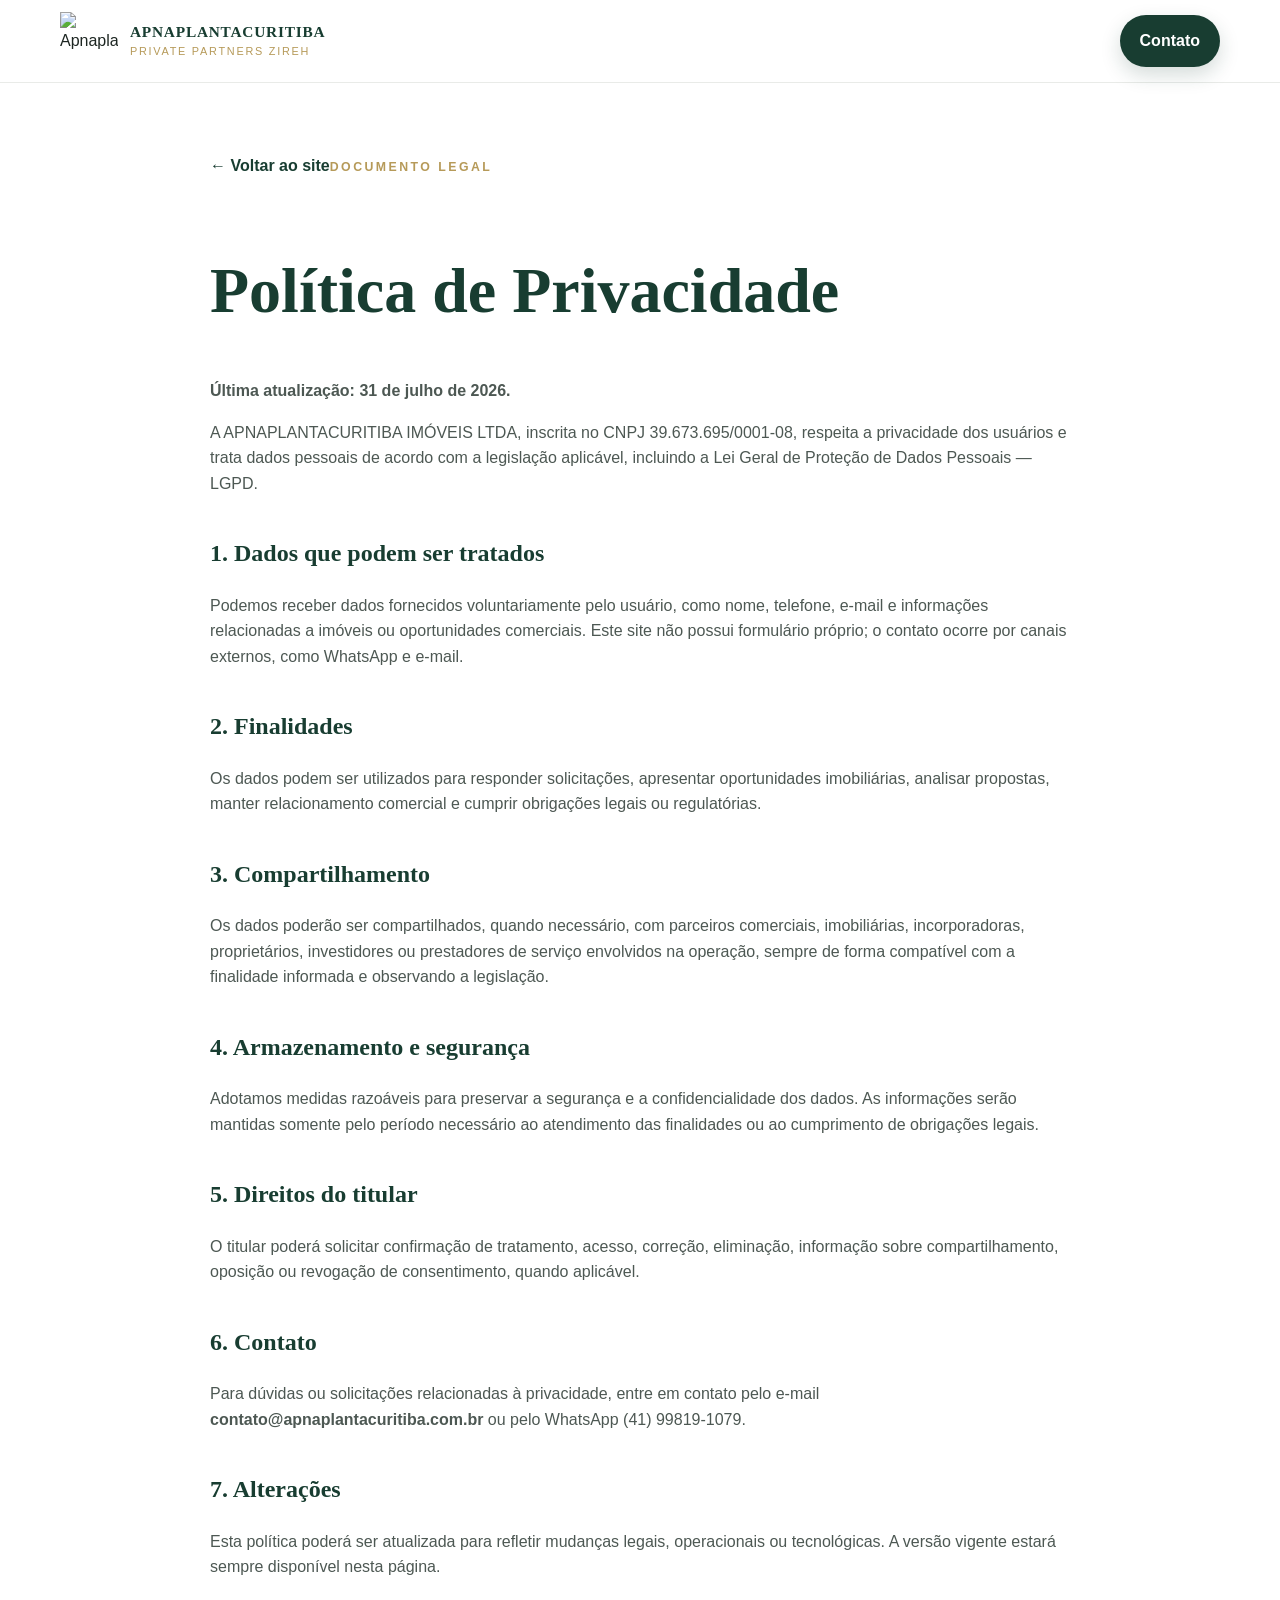
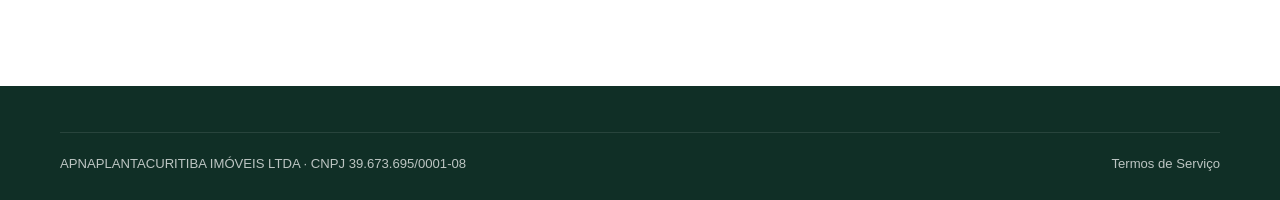
==== politica-de-privacidade.html @ 3d23d5a2 "Add files via upload Primeira versão do site institucional" ====
<!doctype html><html lang="pt-BR"><head><meta charset="utf-8"><meta name="viewport" content="width=device-width,initial-scale=1"><title>Política de Privacidade | Apnaplantacuritiba</title><link rel="stylesheet" href="styles.css"></head><body>
<header class="header"><div class="container nav"><a class="brand" href="index.html"><img src="assets/logo.png" alt="Apnaplantacuritiba"><div class="brand-text"><strong>APNAPLANTACURITIBA</strong><span>Private Partners Zireh</span></div></a><a class="btn" href="index.html#contato">Contato</a></div></header>
<main class="legal-page"><article class="container"><a class="back" href="index.html">← Voltar ao site</a><span class="eyebrow">Documento legal</span><h1>Política de Privacidade</h1><p><strong>Última atualização: 31 de julho de 2026.</strong></p>
<p>A APNAPLANTACURITIBA IMÓVEIS LTDA, inscrita no CNPJ 39.673.695/0001-08, respeita a privacidade dos usuários e trata dados pessoais de acordo com a legislação aplicável, incluindo a Lei Geral de Proteção de Dados Pessoais — LGPD.</p>
<h2>1. Dados que podem ser tratados</h2><p>Podemos receber dados fornecidos voluntariamente pelo usuário, como nome, telefone, e-mail e informações relacionadas a imóveis ou oportunidades comerciais. Este site não possui formulário próprio; o contato ocorre por canais externos, como WhatsApp e e-mail.</p>
<h2>2. Finalidades</h2><p>Os dados podem ser utilizados para responder solicitações, apresentar oportunidades imobiliárias, analisar propostas, manter relacionamento comercial e cumprir obrigações legais ou regulatórias.</p>
<h2>3. Compartilhamento</h2><p>Os dados poderão ser compartilhados, quando necessário, com parceiros comerciais, imobiliárias, incorporadoras, proprietários, investidores ou prestadores de serviço envolvidos na operação, sempre de forma compatível com a finalidade informada e observando a legislação.</p>
<h2>4. Armazenamento e segurança</h2><p>Adotamos medidas razoáveis para preservar a segurança e a confidencialidade dos dados. As informações serão mantidas somente pelo período necessário ao atendimento das finalidades ou ao cumprimento de obrigações legais.</p>
<h2>5. Direitos do titular</h2><p>O titular poderá solicitar confirmação de tratamento, acesso, correção, eliminação, informação sobre compartilhamento, oposição ou revogação de consentimento, quando aplicável.</p>
<h2>6. Contato</h2><p>Para dúvidas ou solicitações relacionadas à privacidade, entre em contato pelo e-mail <a href="mailto:contato@apnaplantacuritiba.com.br"><strong>contato@apnaplantacuritiba.com.br</strong></a> ou pelo WhatsApp (41) 99819-1079.</p>
<h2>7. Alterações</h2><p>Esta política poderá ser atualizada para refletir mudanças legais, operacionais ou tecnológicas. A versão vigente estará sempre disponível nesta página.</p></article></main>
<footer class="footer"><div class="container footer-bottom"><span>APNAPLANTACURITIBA IMÓVEIS LTDA · CNPJ 39.673.695/0001-08</span><span><a href="termos-de-servico.html">Termos de Serviço</a></span></div></footer></body></html>
---- styles.css ----
:root{
  --green:#183d31;
  --green-2:#244f41;
  --gold:#b69a59;
  --cream:#f7f5ef;
  --ink:#1d2622;
  --muted:#69736e;
  --line:#e6e8e4;
  --white:#ffffff;
  --shadow:0 18px 50px rgba(20,54,43,.10);
}
*{box-sizing:border-box}
html{scroll-behavior:smooth}
body{margin:0;font-family:Inter,ui-sans-serif,-apple-system,BlinkMacSystemFont,"Segoe UI",sans-serif;color:var(--ink);background:var(--white);line-height:1.6}
a{color:inherit;text-decoration:none}
img{max-width:100%;display:block}
.container{width:min(1160px,calc(100% - 40px));margin:auto}
.eyebrow{font-size:.77rem;letter-spacing:.2em;text-transform:uppercase;color:var(--gold);font-weight:700}
.header{position:sticky;top:0;z-index:30;background:rgba(255,255,255,.94);backdrop-filter:blur(14px);border-bottom:1px solid rgba(230,232,228,.85)}
.nav{height:82px;display:flex;align-items:center;justify-content:space-between;gap:28px}
.brand{display:flex;align-items:center;gap:12px}
.brand img{width:58px;height:58px;object-fit:contain}
.brand-text{line-height:1.12}
.brand-text strong{display:block;font-family:Georgia,serif;letter-spacing:.05em;color:var(--green);font-size:.96rem}
.brand-text span{font-size:.68rem;letter-spacing:.16em;color:var(--gold);text-transform:uppercase}
.nav-links{display:flex;gap:28px;align-items:center;font-size:.91rem;color:#3f4944}
.nav-links a:hover{color:var(--green)}
.btn{display:inline-flex;align-items:center;justify-content:center;gap:9px;padding:13px 20px;border-radius:999px;background:var(--green);color:white;font-weight:700;box-shadow:0 8px 20px rgba(24,61,49,.18);transition:.2s ease}
.btn:hover{transform:translateY(-1px);background:var(--green-2)}
.btn-outline{background:transparent;border:1px solid rgba(255,255,255,.55);box-shadow:none}
.hero{position:relative;min-height:610px;display:grid;align-items:center;background:url('assets/hero.jpg') center/cover no-repeat;overflow:hidden}
.hero:before{content:"";position:absolute;inset:0;background:linear-gradient(90deg,rgba(18,49,39,.96) 0%,rgba(18,49,39,.80) 40%,rgba(18,49,39,.18) 74%,rgba(18,49,39,.05) 100%)}
.hero-content{position:relative;z-index:1;color:white;padding:90px 0;max-width:670px}
.hero h1{font-family:Georgia,serif;font-size:clamp(2.5rem,5vw,5rem);line-height:1.03;margin:12px 0 22px;font-weight:500}
.hero p{max-width:610px;font-size:1.1rem;color:rgba(255,255,255,.86);margin:0 0 32px}
.hero-actions{display:flex;gap:14px;flex-wrap:wrap}
.hero-note{margin-top:28px;font-size:.8rem;letter-spacing:.06em;color:rgba(255,255,255,.68)}
.section{padding:92px 0}
.section.soft{background:var(--cream)}
.section-head{max-width:760px;margin-bottom:48px}
.section h2{font-family:Georgia,serif;font-size:clamp(2rem,3.5vw,3.45rem);line-height:1.12;color:var(--green);font-weight:500;margin:10px 0 16px}
.section-head p{color:var(--muted);font-size:1.04rem}
.grid-3{display:grid;grid-template-columns:repeat(3,1fr);gap:22px}
.card{background:white;border:1px solid var(--line);border-radius:18px;padding:30px;box-shadow:0 10px 30px rgba(16,42,34,.05)}
.card .num{font-family:Georgia,serif;font-size:2rem;color:var(--gold);margin-bottom:16px}
.card h3{margin:0 0 10px;color:var(--green);font-size:1.05rem}
.card p{margin:0;color:var(--muted);font-size:.94rem}
.about{display:grid;grid-template-columns:1.05fr .95fr;gap:58px;align-items:center}
.about-panel{background:var(--green);color:white;border-radius:24px;padding:48px;box-shadow:var(--shadow);position:relative;overflow:hidden}
.about-panel:after{content:"";position:absolute;width:220px;height:220px;border:1px solid rgba(182,154,89,.35);border-radius:50%;right:-70px;bottom:-90px}
.about-panel h3{font-family:Georgia,serif;font-size:2rem;margin:0 0 18px;font-weight:500}
.about-panel p{color:rgba(255,255,255,.78)}
.checks{display:grid;gap:12px;margin-top:24px}
.check{display:flex;gap:10px;align-items:flex-start}
.check b{color:var(--gold)}
.contact{display:grid;grid-template-columns:1fr 1fr;gap:28px;align-items:stretch}
.contact-box{border-radius:22px;padding:42px;background:var(--green);color:white}
.contact-box h3{font-family:Georgia,serif;font-size:2rem;margin:0 0 12px;font-weight:500}
.contact-box p{color:rgba(255,255,255,.78)}
.contact-list{display:grid;gap:16px;margin-top:26px}
.contact-list a{padding-bottom:12px;border-bottom:1px solid rgba(255,255,255,.16)}
.legal-box{border:1px solid var(--line);border-radius:22px;padding:42px;background:#fff}
.legal-box h3{font-family:Georgia,serif;color:var(--green);font-size:1.8rem;margin-top:0;font-weight:500}
.legal-links{display:grid;gap:12px;margin-top:24px}
.legal-links a{padding:14px 16px;background:var(--cream);border-radius:10px;font-weight:700;color:var(--green)}
.footer{background:#102f26;color:rgba(255,255,255,.72);padding:46px 0 26px}
.footer-grid{display:grid;grid-template-columns:1.5fr 1fr 1fr;gap:32px;padding-bottom:30px}
.footer strong{color:white}.footer small{display:block;color:rgba(255,255,255,.52)}
.footer-bottom{padding-top:20px;border-top:1px solid rgba(255,255,255,.10);display:flex;justify-content:space-between;gap:20px;font-size:.82rem}
.legal-page{padding:70px 0 90px}.legal-page article{max-width:860px;margin:auto}.legal-page h1{font-family:Georgia,serif;color:var(--green);font-size:clamp(2.3rem,5vw,4rem);line-height:1.08}.legal-page h2{font-family:Georgia,serif;color:var(--green);margin-top:38px}.legal-page p,.legal-page li{color:#4d5853}.back{display:inline-block;margin-bottom:24px;color:var(--green);font-weight:700}
.menu-btn{display:none;border:0;background:none;font-size:1.5rem;color:var(--green)}
@media(max-width:860px){
 .nav-links{display:none}.menu-btn{display:block}.hero{min-height:560px;background-position:62% center}.hero:before{background:linear-gradient(90deg,rgba(18,49,39,.96),rgba(18,49,39,.82) 70%,rgba(18,49,39,.45))}
 .grid-3,.about,.contact,.footer-grid{grid-template-columns:1fr}.section{padding:72px 0}.about{gap:28px}.footer-bottom{flex-direction:column}
}
@media(max-width:520px){.container{width:min(100% - 28px,1160px)}.brand-text{display:none}.hero-content{padding:72px 0}.hero-actions{flex-direction:column;align-items:stretch}.btn{width:100%}.card,.about-panel,.contact-box,.legal-box{padding:26px}}
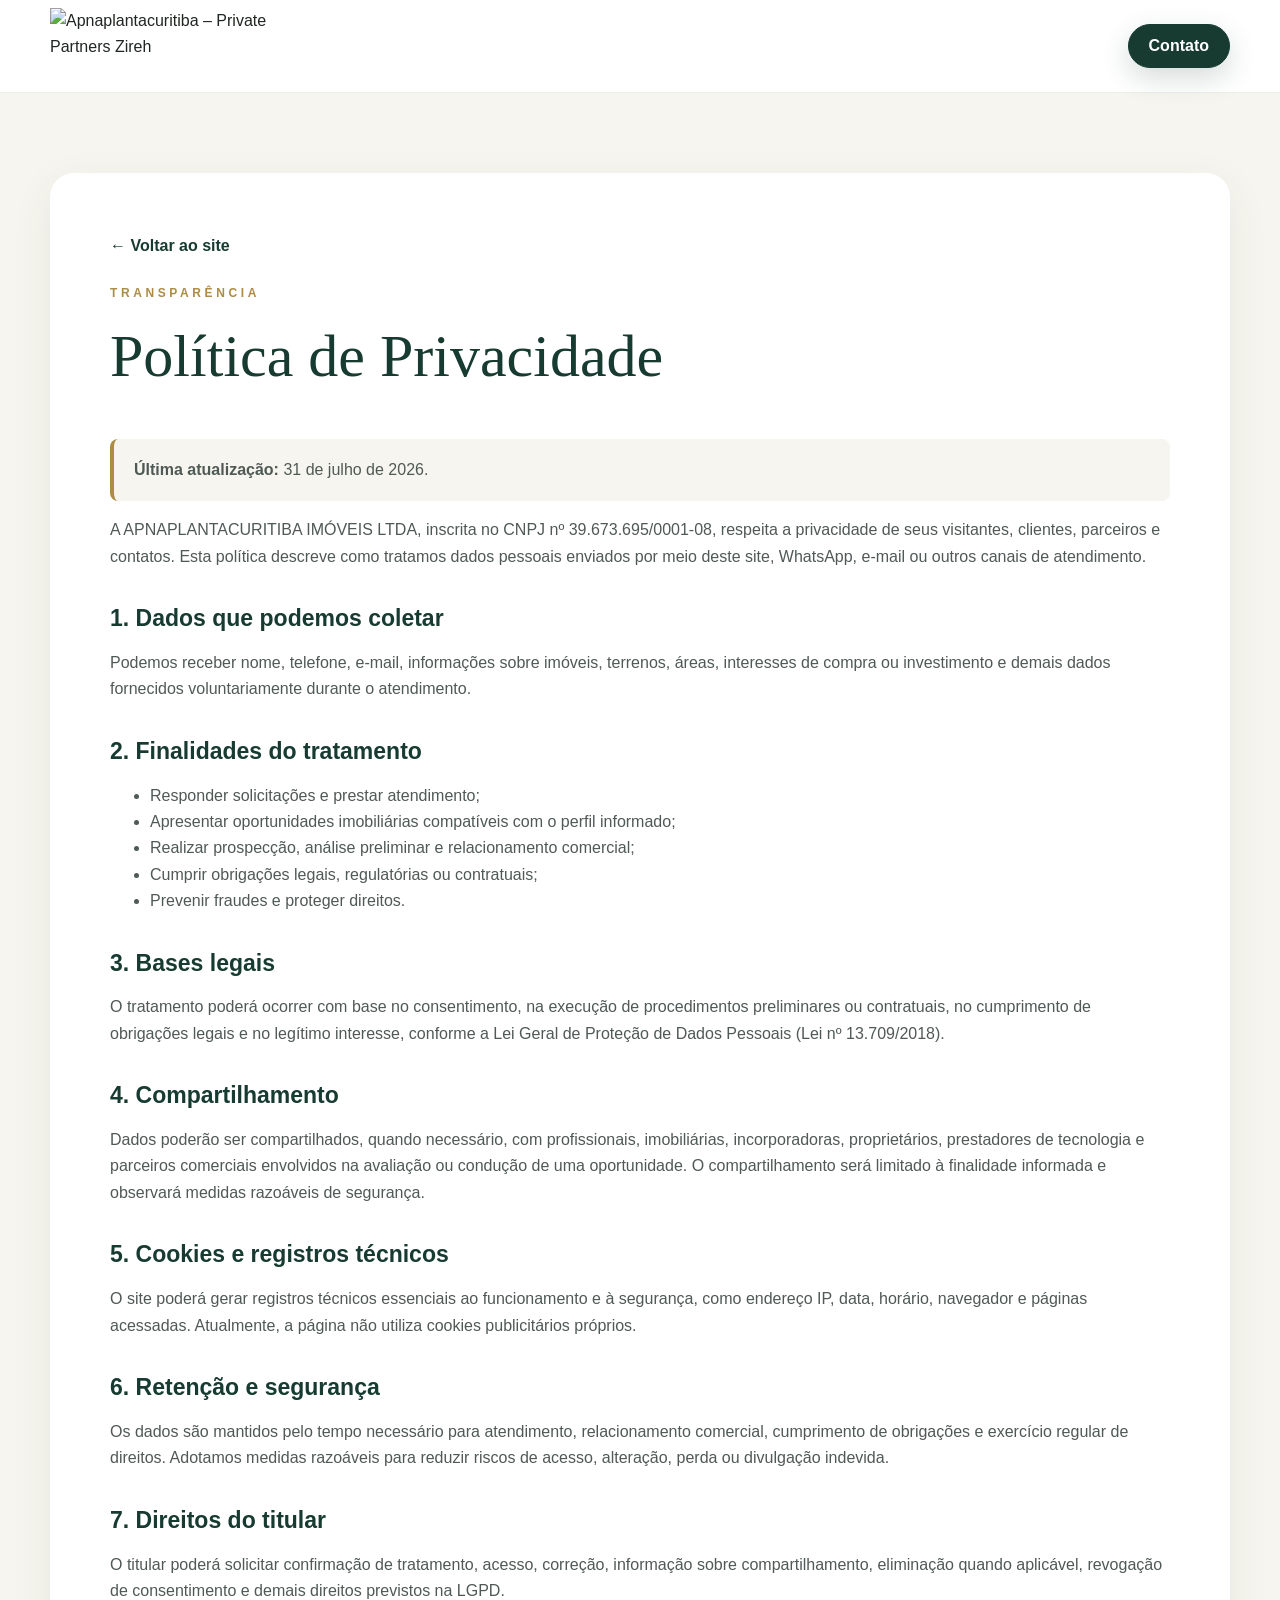
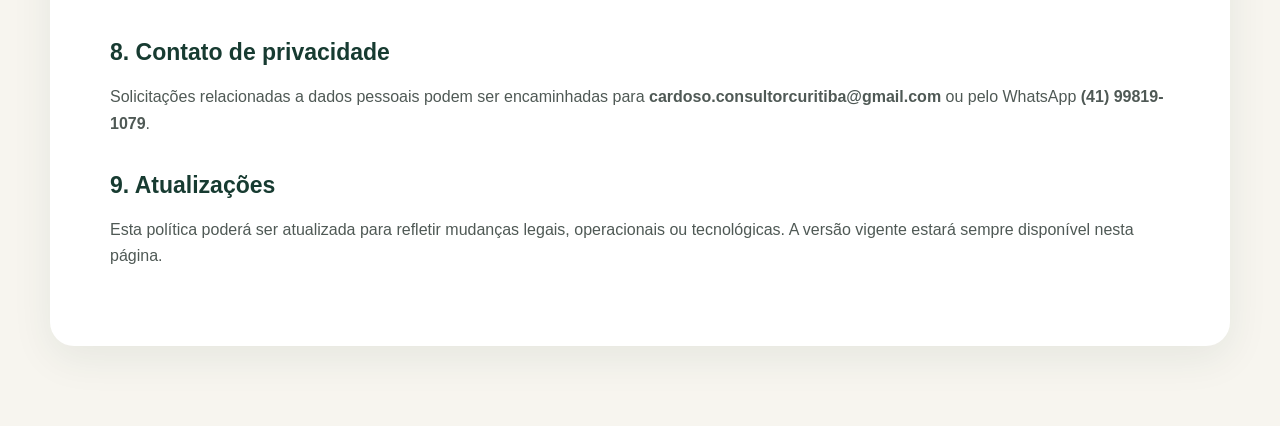
==== commit 0a38ba3f: "Add files via upload Site premium" ====
--- a/politica-de-privacidade.html
+++ b/politica-de-privacidade.html
@@ -1,12 +1 @@
-<!doctype html><html lang="pt-BR"><head><meta charset="utf-8"><meta name="viewport" content="width=device-width,initial-scale=1"><title>Política de Privacidade | Apnaplantacuritiba</title><link rel="stylesheet" href="styles.css"></head><body>
-<header class="header"><div class="container nav"><a class="brand" href="index.html"><img src="assets/logo.png" alt="Apnaplantacuritiba"><div class="brand-text"><strong>APNAPLANTACURITIBA</strong><span>Private Partners Zireh</span></div></a><a class="btn" href="index.html#contato">Contato</a></div></header>
-<main class="legal-page"><article class="container"><a class="back" href="index.html">← Voltar ao site</a><span class="eyebrow">Documento legal</span><h1>Política de Privacidade</h1><p><strong>Última atualização: 31 de julho de 2026.</strong></p>
-<p>A APNAPLANTACURITIBA IMÓVEIS LTDA, inscrita no CNPJ 39.673.695/0001-08, respeita a privacidade dos usuários e trata dados pessoais de acordo com a legislação aplicável, incluindo a Lei Geral de Proteção de Dados Pessoais — LGPD.</p>
-<h2>1. Dados que podem ser tratados</h2><p>Podemos receber dados fornecidos voluntariamente pelo usuário, como nome, telefone, e-mail e informações relacionadas a imóveis ou oportunidades comerciais. Este site não possui formulário próprio; o contato ocorre por canais externos, como WhatsApp e e-mail.</p>
-<h2>2. Finalidades</h2><p>Os dados podem ser utilizados para responder solicitações, apresentar oportunidades imobiliárias, analisar propostas, manter relacionamento comercial e cumprir obrigações legais ou regulatórias.</p>
-<h2>3. Compartilhamento</h2><p>Os dados poderão ser compartilhados, quando necessário, com parceiros comerciais, imobiliárias, incorporadoras, proprietários, investidores ou prestadores de serviço envolvidos na operação, sempre de forma compatível com a finalidade informada e observando a legislação.</p>
-<h2>4. Armazenamento e segurança</h2><p>Adotamos medidas razoáveis para preservar a segurança e a confidencialidade dos dados. As informações serão mantidas somente pelo período necessário ao atendimento das finalidades ou ao cumprimento de obrigações legais.</p>
-<h2>5. Direitos do titular</h2><p>O titular poderá solicitar confirmação de tratamento, acesso, correção, eliminação, informação sobre compartilhamento, oposição ou revogação de consentimento, quando aplicável.</p>
-<h2>6. Contato</h2><p>Para dúvidas ou solicitações relacionadas à privacidade, entre em contato pelo e-mail <a href="mailto:contato@apnaplantacuritiba.com.br"><strong>contato@apnaplantacuritiba.com.br</strong></a> ou pelo WhatsApp (41) 99819-1079.</p>
-<h2>7. Alterações</h2><p>Esta política poderá ser atualizada para refletir mudanças legais, operacionais ou tecnológicas. A versão vigente estará sempre disponível nesta página.</p></article></main>
-<footer class="footer"><div class="container footer-bottom"><span>APNAPLANTACURITIBA IMÓVEIS LTDA · CNPJ 39.673.695/0001-08</span><span><a href="termos-de-servico.html">Termos de Serviço</a></span></div></footer></body></html>
+<!doctype html><html lang="pt-BR"><head><meta charset="utf-8"><meta name="viewport" content="width=device-width,initial-scale=1"><title>Política de Privacidade | Apnaplantacuritiba</title><meta name="description" content="Política de Privacidade da Apnaplantacuritiba Imóveis Ltda."><meta name="theme-color" content="#173b31"><link rel="icon" href="assets/favicon-64.png"><link rel="stylesheet" href="style.css"></head><body class="legal-page"><header class="site-header legal-header"><div class="container nav-wrap"><a class="brand" href="index.html"><img src="assets/logo-apnaplanta.png" alt="Apnaplantacuritiba – Private Partners Zireh"></a><a class="button button-small" href="index.html#contato">Contato</a></div></header><main class="legal-main"><div class="container"><article><a class="back-link" href="index.html">← Voltar ao site</a><p class="eyebrow dark">TRANSPARÊNCIA</p><h1>Política de Privacidade</h1><p class="legal-note"><strong>Última atualização:</strong> 31 de julho de 2026.</p><p>A APNAPLANTACURITIBA IMÓVEIS LTDA, inscrita no CNPJ nº 39.673.695/0001-08, respeita a privacidade de seus visitantes, clientes, parceiros e contatos. Esta política descreve como tratamos dados pessoais enviados por meio deste site, WhatsApp, e-mail ou outros canais de atendimento.</p><h2>1. Dados que podemos coletar</h2><p>Podemos receber nome, telefone, e-mail, informações sobre imóveis, terrenos, áreas, interesses de compra ou investimento e demais dados fornecidos voluntariamente durante o atendimento.</p><h2>2. Finalidades do tratamento</h2><ul><li>Responder solicitações e prestar atendimento;</li><li>Apresentar oportunidades imobiliárias compatíveis com o perfil informado;</li><li>Realizar prospecção, análise preliminar e relacionamento comercial;</li><li>Cumprir obrigações legais, regulatórias ou contratuais;</li><li>Prevenir fraudes e proteger direitos.</li></ul><h2>3. Bases legais</h2><p>O tratamento poderá ocorrer com base no consentimento, na execução de procedimentos preliminares ou contratuais, no cumprimento de obrigações legais e no legítimo interesse, conforme a Lei Geral de Proteção de Dados Pessoais (Lei nº 13.709/2018).</p><h2>4. Compartilhamento</h2><p>Dados poderão ser compartilhados, quando necessário, com profissionais, imobiliárias, incorporadoras, proprietários, prestadores de tecnologia e parceiros comerciais envolvidos na avaliação ou condução de uma oportunidade. O compartilhamento será limitado à finalidade informada e observará medidas razoáveis de segurança.</p><h2>5. Cookies e registros técnicos</h2><p>O site poderá gerar registros técnicos essenciais ao funcionamento e à segurança, como endereço IP, data, horário, navegador e páginas acessadas. Atualmente, a página não utiliza cookies publicitários próprios.</p><h2>6. Retenção e segurança</h2><p>Os dados são mantidos pelo tempo necessário para atendimento, relacionamento comercial, cumprimento de obrigações e exercício regular de direitos. Adotamos medidas razoáveis para reduzir riscos de acesso, alteração, perda ou divulgação indevida.</p><h2>7. Direitos do titular</h2><p>O titular poderá solicitar confirmação de tratamento, acesso, correção, informação sobre compartilhamento, eliminação quando aplicável, revogação de consentimento e demais direitos previstos na LGPD.</p><h2>8. Contato de privacidade</h2><p>Solicitações relacionadas a dados pessoais podem ser encaminhadas para <a href="mailto:cardoso.consultorcuritiba@gmail.com"><strong>cardoso.consultorcuritiba@gmail.com</strong></a> ou pelo WhatsApp <a href="https://wa.me/5541998191079"><strong>(41) 99819-1079</strong></a>.</p><h2>9. Atualizações</h2><p>Esta política poderá ser atualizada para refletir mudanças legais, operacionais ou tecnológicas. A versão vigente estará sempre disponível nesta página.</p></article></div></main></body></html>
--- a/style.css
+++ b/style.css
@@ -0,0 +1,8 @@
+:root{--green:#173b31;--green-2:#234d41;--green-dark:#0f2b23;--gold:#ad8c45;--gold-light:#d4bc82;--cream:#f7f5ef;--white:#fff;--ink:#202622;--muted:#66706b;--line:#e4e7e3;--shadow:0 24px 70px rgba(14,43,35,.14);--radius:26px}
+*{box-sizing:border-box}html{scroll-behavior:smooth}body{margin:0;background:#fff;color:var(--ink);font-family:-apple-system,BlinkMacSystemFont,"Segoe UI",Roboto,Helvetica,Arial,sans-serif;line-height:1.65;-webkit-font-smoothing:antialiased}img{max-width:100%;display:block}a{color:inherit;text-decoration:none}button{font:inherit}.container{width:min(1180px,calc(100% - 40px));margin-inline:auto}.skip-link{position:absolute;left:-9999px;top:auto}.skip-link:focus{left:16px;top:16px;z-index:999;background:#fff;padding:12px 16px;border-radius:8px}.site-header{position:sticky;top:0;z-index:50;background:rgba(255,255,255,.95);backdrop-filter:blur(14px);border-bottom:1px solid rgba(23,59,49,.09)}.nav-wrap{min-height:92px;display:flex;align-items:center;justify-content:space-between;gap:24px}.brand{width:220px;height:80px;display:flex;align-items:center}.brand img{width:100%;height:76px;object-fit:contain;object-position:left center}.main-nav{display:flex;align-items:center;gap:28px;font-size:15px}.main-nav>a:not(.button){position:relative}.main-nav>a:not(.button)::after{content:"";position:absolute;left:0;right:100%;bottom:-6px;height:1px;background:var(--gold);transition:.25s}.main-nav>a:not(.button):hover::after{right:0}.menu-toggle{display:none;background:transparent;border:1px solid var(--line);border-radius:999px;padding:9px 14px;color:var(--green)}.button{display:inline-flex;align-items:center;justify-content:center;min-height:52px;padding:0 25px;border-radius:999px;background:var(--green);color:#fff;border:1px solid var(--green);font-weight:700;transition:.25s;box-shadow:0 10px 28px rgba(23,59,49,.18)}.button:hover{transform:translateY(-2px);background:var(--green-2)}.button-small{min-height:44px;padding:0 20px}.button-outline{background:rgba(255,255,255,.08);border-color:rgba(255,255,255,.7);box-shadow:none}.button-outline:hover{background:#fff;color:var(--green)}
+.hero{position:relative;min-height:760px;display:grid;align-items:center;background:url('assets/fachada-zireh.jpg') center/cover no-repeat;isolation:isolate}.hero-overlay{position:absolute;inset:0;z-index:-1;background:linear-gradient(90deg,rgba(10,30,24,.93) 0%,rgba(10,30,24,.82) 40%,rgba(10,30,24,.36) 72%,rgba(10,30,24,.12) 100%)}.hero-content{padding-block:100px;color:#fff}.eyebrow{margin:0 0 20px;color:var(--gold-light);font-size:12px;letter-spacing:.3em;font-weight:800}.eyebrow.dark{color:var(--gold)}h1,h2,h3{font-family:Georgia,"Times New Roman",serif;font-weight:400;line-height:1.08;margin-top:0}.hero h1{font-size:clamp(46px,6.2vw,80px);max-width:760px;margin-bottom:25px}.hero-copy{max-width:700px;font-size:21px;color:rgba(255,255,255,.88);margin:0 0 34px}.hero-actions{display:flex;gap:14px;flex-wrap:wrap}.hero-note{margin:28px 0 0;color:rgba(255,255,255,.72);font-size:13px;letter-spacing:.08em}.section{padding:100px 0}.section-soft{background:var(--cream)}.split-grid{display:grid;grid-template-columns:1.12fr .88fr;gap:72px;align-items:start}.section h2,.partnership-panel h2{font-size:clamp(38px,4.8vw,62px);color:var(--green);margin-bottom:22px}.lead{font-size:18px;color:var(--muted);max-width:800px;margin:18px 0 0}.statement-card{background:var(--green);color:#fff;padding:42px;border-radius:var(--radius);box-shadow:var(--shadow)}.statement-card h3{font-size:36px;margin-bottom:18px}.statement-card p{color:#d7e2dd}.check-list{list-style:none;padding:0;margin:28px 0 0}.check-list li{padding:13px 0;border-top:1px solid rgba(255,255,255,.16)}.section-heading{max-width:900px}.card-grid{display:grid;grid-template-columns:repeat(4,1fr);gap:20px;margin-top:48px}.service-card{background:#fff;border:1px solid var(--line);border-radius:24px;padding:32px;min-height:290px;box-shadow:0 14px 40px rgba(23,59,49,.06);transition:.25s}.service-card:hover{transform:translateY(-5px);box-shadow:var(--shadow)}.service-card span{font:700 34px Georgia,serif;color:var(--gold)}.service-card h3{font-family:inherit;font-size:20px;font-weight:750;color:var(--green);margin:28px 0 12px}.service-card p{color:var(--muted);margin:0}.image-section{display:grid;grid-template-columns:1.18fr .82fr;min-height:680px;background:var(--green-dark)}.image-panel{background:url('assets/fachada-zireh.jpg') center/cover no-repeat;min-height:520px}.partnership-panel{display:flex;flex-direction:column;justify-content:center;padding:70px clamp(40px,6vw,90px);color:#fff}.partnership-panel h2{color:#fff}.partnership-panel p{color:#d5e1dc;font-size:17px}.text-link{margin-top:18px;color:var(--gold-light);font-weight:800}.contact-section{background:#fff}.contact-grid{display:grid;grid-template-columns:1fr 1fr;gap:70px;align-items:start}.contact-cards{display:grid;gap:14px}.contact-cards>a,.contact-cards>div{border:1px solid var(--line);border-radius:20px;padding:24px;transition:.2s}.contact-cards>a:hover{border-color:var(--gold);transform:translateX(4px)}.contact-cards small{display:block;color:var(--gold);font-weight:800;letter-spacing:.15em;text-transform:uppercase}.contact-cards strong{display:block;color:var(--green);font-size:18px;margin-top:7px;word-break:break-word}.site-footer{background:var(--green-dark);color:#d9e3df;padding:58px 0 26px}.footer-grid{display:grid;grid-template-columns:1.25fr 1fr 1fr;gap:55px}.footer-logo{width:230px;background:#fff;border-radius:12px;padding:8px;margin-bottom:18px}.site-footer h3{font-family:inherit;font-size:15px;font-weight:800;color:#fff;text-transform:uppercase;letter-spacing:.12em}.site-footer a{display:block;margin:8px 0;color:#d9e3df}.site-footer a:hover{color:var(--gold-light)}.footer-bottom{border-top:1px solid rgba(255,255,255,.14);margin-top:35px;padding-top:22px;display:flex;justify-content:space-between;gap:30px;font-size:13px;color:#afc1ba}.disclaimer{text-align:right}.floating-whatsapp{position:fixed;right:22px;bottom:22px;z-index:40;background:var(--green);color:#fff;padding:14px 20px;border-radius:999px;font-weight:800;box-shadow:0 12px 34px rgba(0,0,0,.22)}.reveal{opacity:0;transform:translateY(18px);transition:opacity .75s ease,transform .75s ease}.reveal.visible{opacity:1;transform:none}
+.legal-page{background:var(--cream)}.legal-header{background:#fff}.legal-main{padding:80px 0}.legal-main article{background:#fff;border-radius:24px;padding:clamp(28px,5vw,60px);box-shadow:0 12px 40px rgba(23,59,49,.08)}.legal-main h1{font-size:clamp(38px,5vw,60px);color:var(--green)}.legal-main h2{font-family:inherit;font-size:23px;font-weight:750;color:var(--green);margin-top:36px}.legal-main p,.legal-main li{color:#4f5955}.legal-note{background:var(--cream);border-left:4px solid var(--gold);padding:18px 20px;border-radius:8px}.back-link{display:inline-block;margin-bottom:25px;color:var(--green);font-weight:750}
+@media(max-width:1050px){.card-grid{grid-template-columns:repeat(2,1fr)}.image-section{grid-template-columns:1fr}.image-panel{min-height:560px}.partnership-panel{padding-block:70px}}
+@media(max-width:860px){.menu-toggle{display:block}.main-nav{display:none;position:absolute;top:82px;left:20px;right:20px;background:#fff;border:1px solid var(--line);border-radius:20px;padding:20px;box-shadow:var(--shadow);flex-direction:column;align-items:stretch}.main-nav.open{display:flex}.main-nav .button{width:100%}.split-grid,.contact-grid,.footer-grid{grid-template-columns:1fr}.hero{min-height:680px}.hero-overlay{background:rgba(10,30,24,.75)}.section{padding:76px 0}.footer-bottom{flex-direction:column}.disclaimer{text-align:left}}
+@media(max-width:560px){.container{width:min(100% - 28px,1180px)}.nav-wrap{min-height:78px}.brand{width:170px;height:66px}.brand img{height:62px}.hero{min-height:650px}.hero-content{padding-block:70px}.hero h1{font-size:44px}.hero-copy{font-size:17px}.hero-actions .button{width:100%}.card-grid{grid-template-columns:1fr}.service-card{min-height:auto}.statement-card{padding:30px}.image-panel{min-height:380px}.partnership-panel{padding:55px 28px}.contact-cards strong{font-size:16px}.floating-whatsapp{right:14px;bottom:14px}}
+@media(prefers-reduced-motion:reduce){html{scroll-behavior:auto}.reveal{opacity:1;transform:none;transition:none}.button,.service-card,.contact-cards>a{transition:none}}
